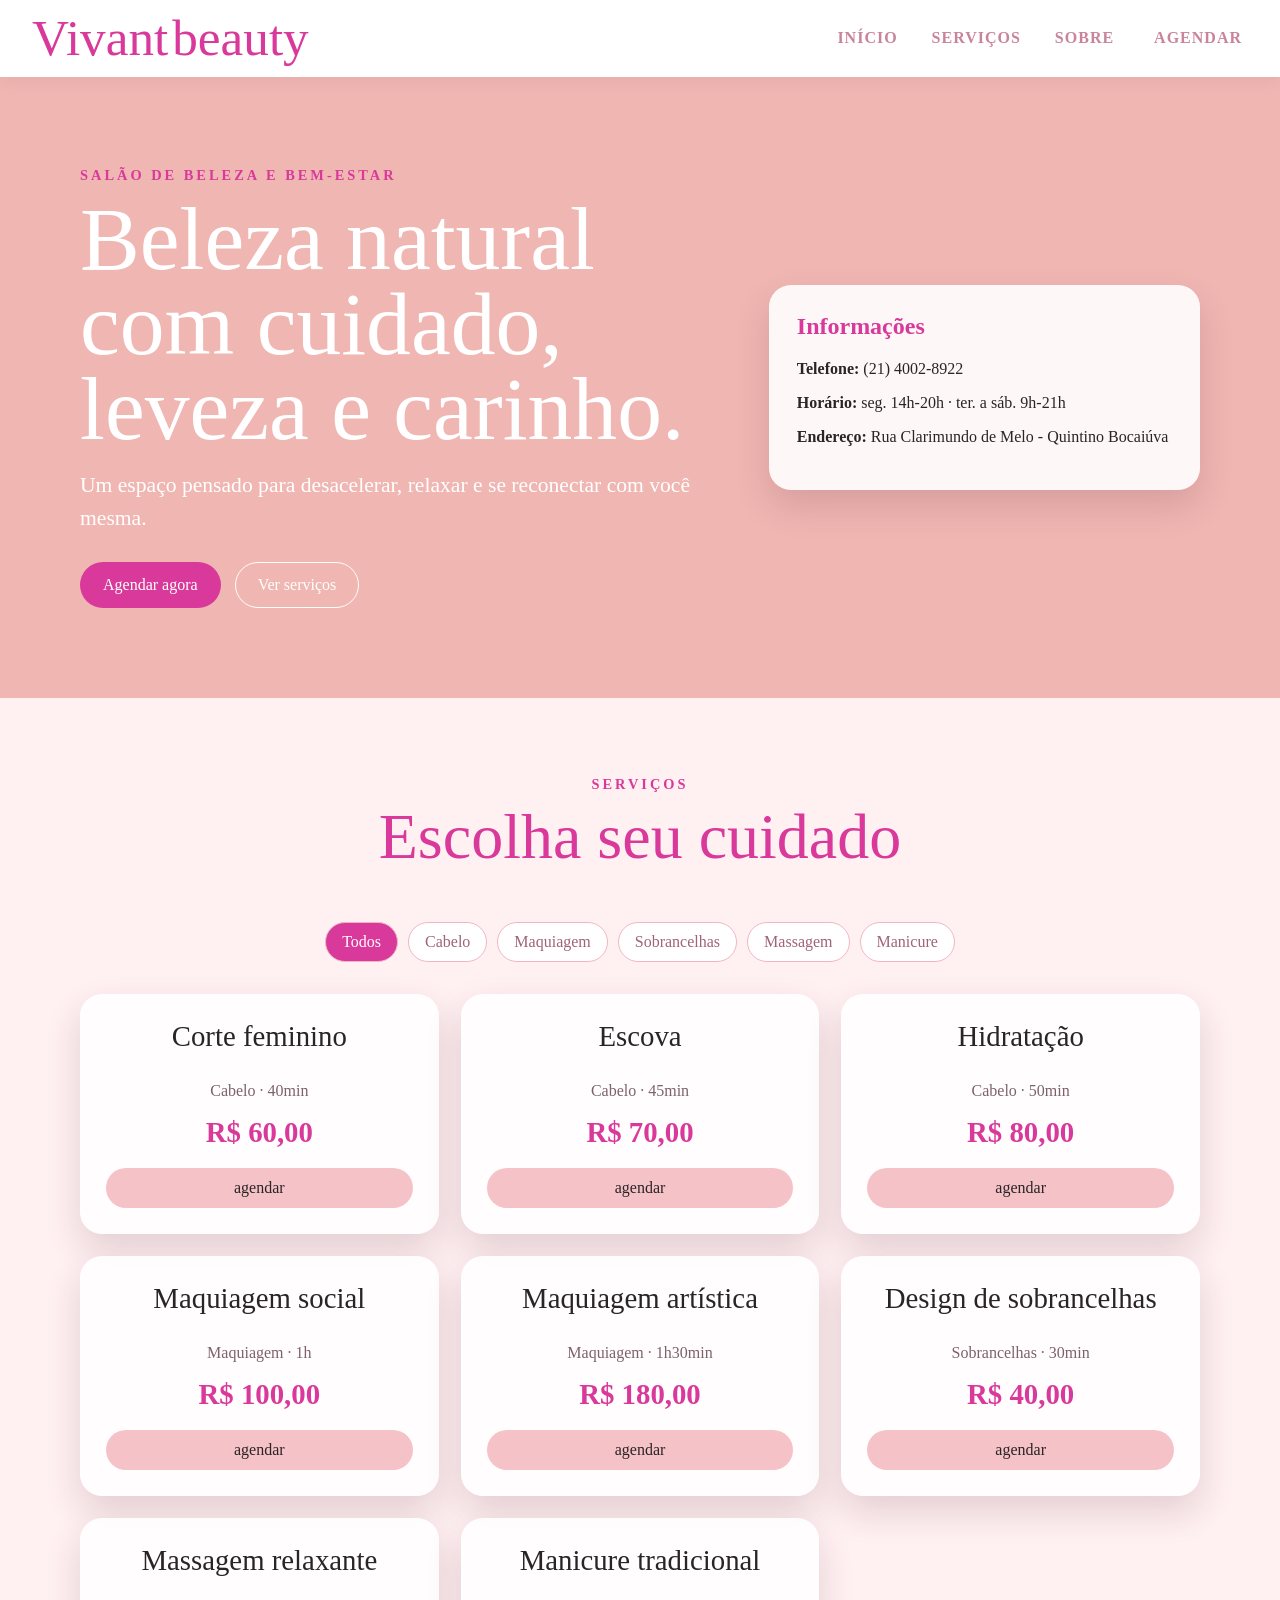
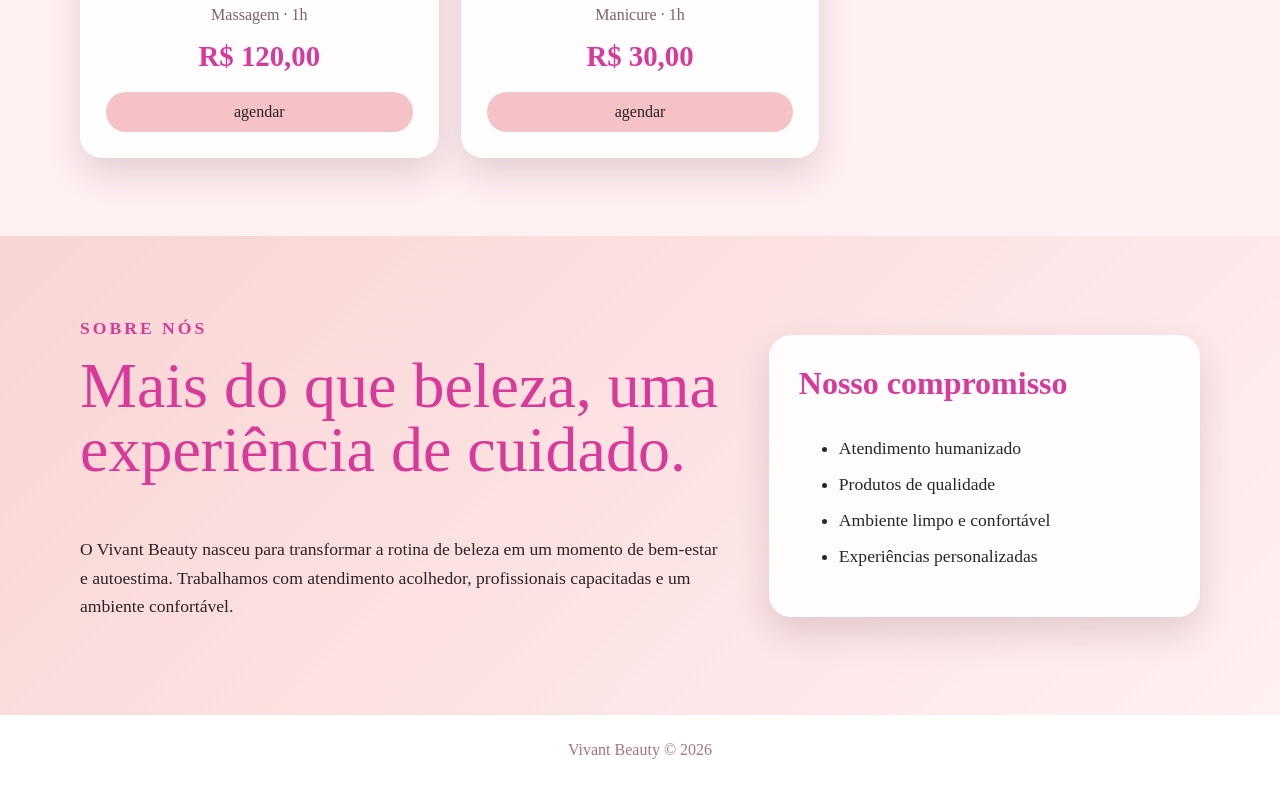
==== Av2/index.html @ fe87ad22 "Interface" ====
<!DOCTYPE html>
<html lang="pt-BR">
<head>
  <meta charset="UTF-8">
  <meta name="viewport" content="width=device-width, initial-scale=1.0">
  <title>Vivant Beauty</title>
  <link rel="stylesheet" href="style.css">
  <script src="script.js" defer></script>
</head>
<body>
  <header class="topo">
    <a class="logo" href="#inicio">Vivant<span>beauty</span></a>

    <button class="menu-btn" id="menuBtn" aria-label="Abrir menu">☰</button>

    <nav class="menu" id="menu">
      <a href="#inicio">Início</a>
      <a href="#servicos">Serviços</a>
      <a href="#sobre">Sobre</a>
      <button class="link-btn" id="abrirAgendamento">Agendar</button>
    </nav>
  </header>

  <main>
    <section class="hero" id="inicio">
      <div class="container hero-grid">
        <div>
          <p class="tag">Salão de beleza e bem-estar</p>
          <h1>Beleza natural com cuidado, leveza e carinho.</h1>
          <p class="texto">
            Um espaço pensado para desacelerar, relaxar e se reconectar com você mesma.
          </p>
          <div class="acoes">
            <button class="btn principal" data-open-modal>Agendar agora</button>
            <a class="btn secundario" href="#servicos">Ver serviços</a>
          </div>
        </div>

        <aside class="info">
          <h2>Informações</h2>
          <p><strong>Telefone:</strong> (21) 4002-8922</p>
          <p><strong>Horário:</strong> seg. 14h-20h · ter. a sáb. 9h-21h</p>
          <p><strong>Endereço:</strong> Rua Clarimundo de Melo - Quintino Bocaiúva</p>
        </aside>
      </div>
    </section>

    <section class="secao" id="servicos">
      <div class="container">
        <div class="titulo-secao">
          <p class="tag">Serviços</p>
          <h2>Escolha seu cuidado</h2>
        </div>

        <div class="filtros" id="filtros">
          <button class="ativo" data-categoria="todos">Todos</button>
          <button data-categoria="Cabelo">Cabelo</button>
          <button data-categoria="Maquiagem">Maquiagem</button>
          <button data-categoria="Sobrancelhas">Sobrancelhas</button>
          <button data-categoria="Massagem">Massagem</button>
          <button data-categoria="Manicure">Manicure</button>
        </div>

        <div class="cards" id="listaServicos"></div>
      </div>
    </section>

    <section class="secao sobre" id="sobre">
      <div class="container sobre-grid">
        <div>
          <p class="tag">Sobre nós</p>
          <h2>Mais do que beleza, uma experiência de cuidado.</h2>
          <p>
            O Vivant Beauty nasceu para transformar a rotina de beleza em um momento de bem-estar e autoestima.
            Trabalhamos com atendimento acolhedor, profissionais capacitadas e um ambiente confortável.
          </p>
        </div>

        <div class="quadro">
          <h3>Nosso compromisso</h3>
          <ul>
            <li>Atendimento humanizado</li>
            <li>Produtos de qualidade</li>
            <li>Ambiente limpo e confortável</li>
            <li>Experiências personalizadas</li>
          </ul>
        </div>
      </div>
    </section>
  </main>

  <footer>
    <p>Vivant Beauty © 2026</p>
  </footer>

  <div class="modal-fundo" id="modalFundo" hidden></div>

  <section class="modal" id="modalAgendamento" hidden>
    <button class="fechar" id="fecharModal" aria-label="Fechar">×</button>
    <h2>Agendar horário</h2>
    <p class="modal-texto">Nesta primeira versão, o formulário valida os campos. O salvamento no banco entra na segunda parte.</p>

    <form id="formAgendamento">
      <label>
        Serviço *
        <select id="servico" name="servico_id" required></select>
      </label>

      <label>
        Nome *
        <input type="text" name="nome" minlength="3" required>
      </label>

      <label>
        Telefone *
        <input type="tel" name="telefone" placeholder="(21) 99999-9999" required>
      </label>

      <label>
        Email *
        <input type="email" name="email" required>
      </label>

      <div class="linha-form">
        <label>
          Data *
          <input type="date" name="data" required>
        </label>

        <label>
          Horário *
          <select name="hora" required>
            <option value="">Selecione</option>
            <option>09:00</option>
            <option>10:00</option>
            <option>11:00</option>
            <option>14:00</option>
            <option>15:00</option>
            <option>16:00</option>
            <option>18:00</option>
            <option>19:00</option>
          </select>
        </label>
      </div>

      <button class="btn principal full" type="submit">Confirmar dados</button>
      <p class="mensagem" id="mensagem"></p>
    </form>
  </section>
</body>
</html>
---- Av2/style.css ----
:root {
  --rosa: #eeb1ad;
  --rosa-claro: #fff0f2;
  --rosa-medio: #f5c2c7;
  --rosa-forte: #d9399a;
  --texto: #2b2426;
  --branco: #ffffff;
  --sombra: 0 16px 35px rgba(84, 38, 51, 0.16);
}

* {
  box-sizing: border-box;
}

html {
  scroll-behavior: smooth;
}

body {
  margin: 0;
  color: var(--texto);
  font-family: Georgia, 'Times New Roman', serif;
  background: var(--rosa-claro);
}

button,
input,
select {
  font: inherit;
}

button {
  cursor: pointer;
}

.container {
  width: min(1120px, calc(100% - 32px));
  margin: auto;
}

.topo {
  position: sticky;
  top: 0;
  z-index: 10;
  display: flex;
  align-items: center;
  justify-content: space-between;
  gap: 24px;
  padding: 18px 32px;
  background: rgba(255, 255, 255, 0.94);
  box-shadow: 0 4px 18px rgba(0, 0, 0, 0.05);
}

.logo {
  color: var(--rosa-forte);
  font-family: 'Brush Script MT', cursive;
  font-size: clamp(2rem, 4vw, 3.4rem);
  line-height: 0.8;
  text-decoration: none;
}

.logo span {
  margin-left: 4px;
}

.menu {
  display: flex;
  align-items: center;
  gap: 34px;
}

.menu a,
.link-btn {
  border: 0;
  background: transparent;
  color: #c9849b;
  text-decoration: none;
  text-transform: uppercase;
  font-weight: bold;
  letter-spacing: 1px;
  transition: color 0.2s, transform 0.2s;
}

.menu a:hover,
.link-btn:hover {
  color: var(--rosa-forte);
  transform: translateY(-2px);
}

.menu-btn {
  display: none;
  border: 0;
  background: transparent;
  color: var(--rosa-forte);
  font-size: 2rem;
}

.hero {
  padding: 90px 0;
  background:
    linear-gradient(rgba(238, 177, 173, 0.92), rgba(238, 177, 173, 0.92)),
    radial-gradient(circle at 20% 20%, #fff 0 2px, transparent 2px 6px);
}

.hero-grid,
.sobre-grid {
  display: grid;
  grid-template-columns: 1.2fr 0.8fr;
  gap: 42px;
  align-items: center;
}

.tag {
  margin: 0 0 12px;
  color: var(--rosa-forte);
  font-size: 0.9rem;
  font-weight: bold;
  letter-spacing: 3px;
  text-transform: uppercase;
}

h1,
h2,
h3,
p {
  margin-top: 0;
}

h1 {
  max-width: 760px;
  margin-bottom: 18px;
  color: var(--branco);
  font-size: clamp(2.7rem, 7vw, 5.8rem);
  line-height: 0.95;
  font-weight: 500;
}

.texto {
  max-width: 620px;
  color: var(--branco);
  font-size: 1.35rem;
  line-height: 1.5;
}

.acoes {
  display: flex;
  gap: 14px;
  flex-wrap: wrap;
  margin-top: 28px;
}

.btn {
  display: inline-flex;
  align-items: center;
  justify-content: center;
  min-height: 46px;
  padding: 0 22px;
  border: 1px solid transparent;
  border-radius: 999px;
  text-decoration: none;
  transition: transform 0.2s, box-shadow 0.2s, background 0.2s;
}

.btn:hover {
  transform: translateY(-2px);
  box-shadow: var(--sombra);
}

.principal {
  background: var(--rosa-forte);
  color: var(--branco);
}

.secundario {
  border-color: var(--branco);
  color: var(--branco);
}

.full {
  width: 100%;
}

.info,
.quadro,
.card {
  border-radius: 22px;
  background: rgba(255, 255, 255, 0.9);
  box-shadow: var(--sombra);
}

.info {
  padding: 28px;
}

.info h2 {
  color: var(--rosa-forte);
}

.secao {
  padding: 78px 0;
}

.titulo-secao {
  margin-bottom: 28px;
  text-align: center;
}

.titulo-secao h2,
.sobre h2 {
  color: var(--rosa-forte);
  font-size: clamp(2.2rem, 5vw, 4rem);
  font-weight: 500;
  line-height: 1;
}

.filtros {
  display: flex;
  justify-content: center;
  gap: 10px;
  flex-wrap: wrap;
  margin-bottom: 32px;
}

.filtros button {
  padding: 10px 16px;
  border: 1px solid #efb7c4;
  border-radius: 999px;
  background: var(--branco);
  color: #9f6477;
}

.filtros button.ativo {
  background: var(--rosa-forte);
  color: var(--branco);
}

.cards {
  display: grid;
  grid-template-columns: repeat(3, 1fr);
  gap: 22px;
}

.card {
  display: flex;
  min-height: 240px;
  padding: 26px;
  flex-direction: column;
  justify-content: space-between;
  text-align: center;
  transition: transform 0.2s, box-shadow 0.2s;
}

.card:hover {
  transform: translateY(-6px);
  box-shadow: 0 22px 40px rgba(84, 38, 51, 0.2);
}

.card h3 {
  color: var(--texto);
  font-size: 1.8rem;
  font-weight: 500;
}

.card p {
  color: #7e6269;
}

.preco {
  display: block;
  margin: 8px 0 18px;
  color: var(--rosa-forte);
  font-size: 1.8rem;
}

.card button {
  border: 0;
  border-radius: 999px;
  padding: 11px 18px;
  background: var(--rosa-medio);
  color: var(--texto);
}

.sobre {
  background: linear-gradient(135deg, #f8d5d3, #fff0f2);
}

.sobre p,
.quadro li {
  font-size: 1.1rem;
  line-height: 1.6;
}

.quadro {
  padding: 30px;
}

.quadro h3 {
  color: var(--rosa-forte);
  font-size: 2rem;
}

.quadro li {
  margin-bottom: 8px;
}

footer {
  padding: 26px;
  background: var(--branco);
  color: #a87383;
  text-align: center;
}

.modal-fundo {
  position: fixed;
  inset: 0;
  z-index: 20;
  background: rgba(0, 0, 0, 0.45);
}

.modal {
  position: fixed;
  top: 50%;
  left: 50%;
  z-index: 30;
  width: min(560px, calc(100% - 28px));
  max-height: 90vh;
  overflow: auto;
  padding: 30px;
  border-radius: 24px;
  background: var(--branco);
  box-shadow: var(--sombra);
  transform: translate(-50%, -50%);
}

.modal h2 {
  color: var(--rosa-forte);
  font-size: 2.4rem;
}

.modal-texto {
  color: #7e6269;
}

.fechar {
  position: absolute;
  top: 12px;
  right: 18px;
  border: 0;
  background: transparent;
  color: var(--rosa-forte);
  font-size: 2rem;
}

form {
  display: grid;
  gap: 14px;
}

label {
  display: grid;
  gap: 6px;
  font-weight: bold;
}

input,
select {
  width: 100%;
  border: 1px solid #e8cbd0;
  border-radius: 12px;
  padding: 12px;
  background: #fffafa;
}

input:focus,
select:focus {
  outline: 3px solid rgba(217, 57, 154, 0.15);
  border-color: var(--rosa-forte);
}

.linha-form {
  display: grid;
  grid-template-columns: 1fr 1fr;
  gap: 12px;
}

.mensagem {
  min-height: 22px;
  margin: 0;
  text-align: center;
  font-weight: bold;
}

.sucesso {
  color: #248a4b;
}

.erro {
  color: #b3261e;
}

@media (max-width: 820px) {
  .topo {
    padding: 16px;
  }

  .menu-btn {
    display: block;
  }

  .menu {
    position: absolute;
    top: 100%;
    left: 0;
    right: 0;
    display: none;
    padding: 18px;
    flex-direction: column;
    background: var(--branco);
  }

  .menu.aberto {
    display: flex;
  }

  .hero-grid,
  .sobre-grid,
  .cards,
  .linha-form {
    grid-template-columns: 1fr;
  }

  .hero {
    padding: 64px 0;
  }
}
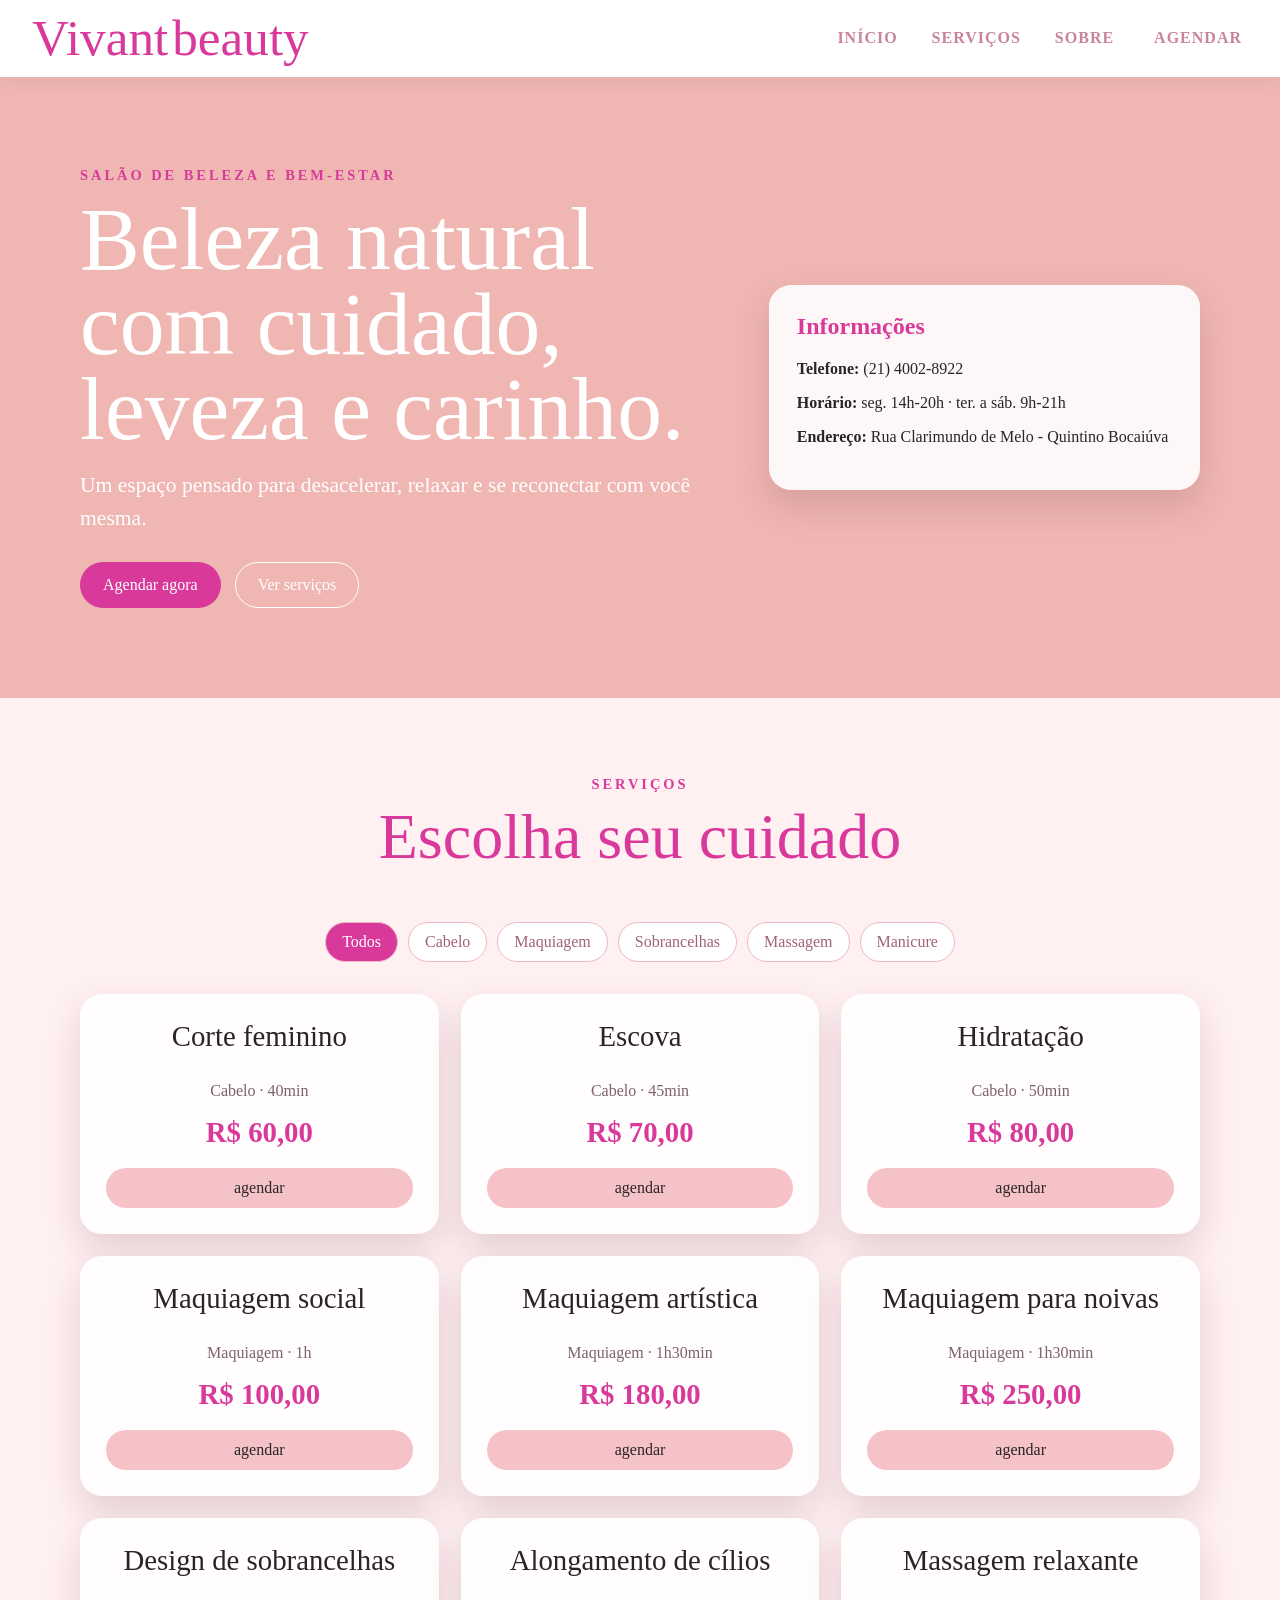
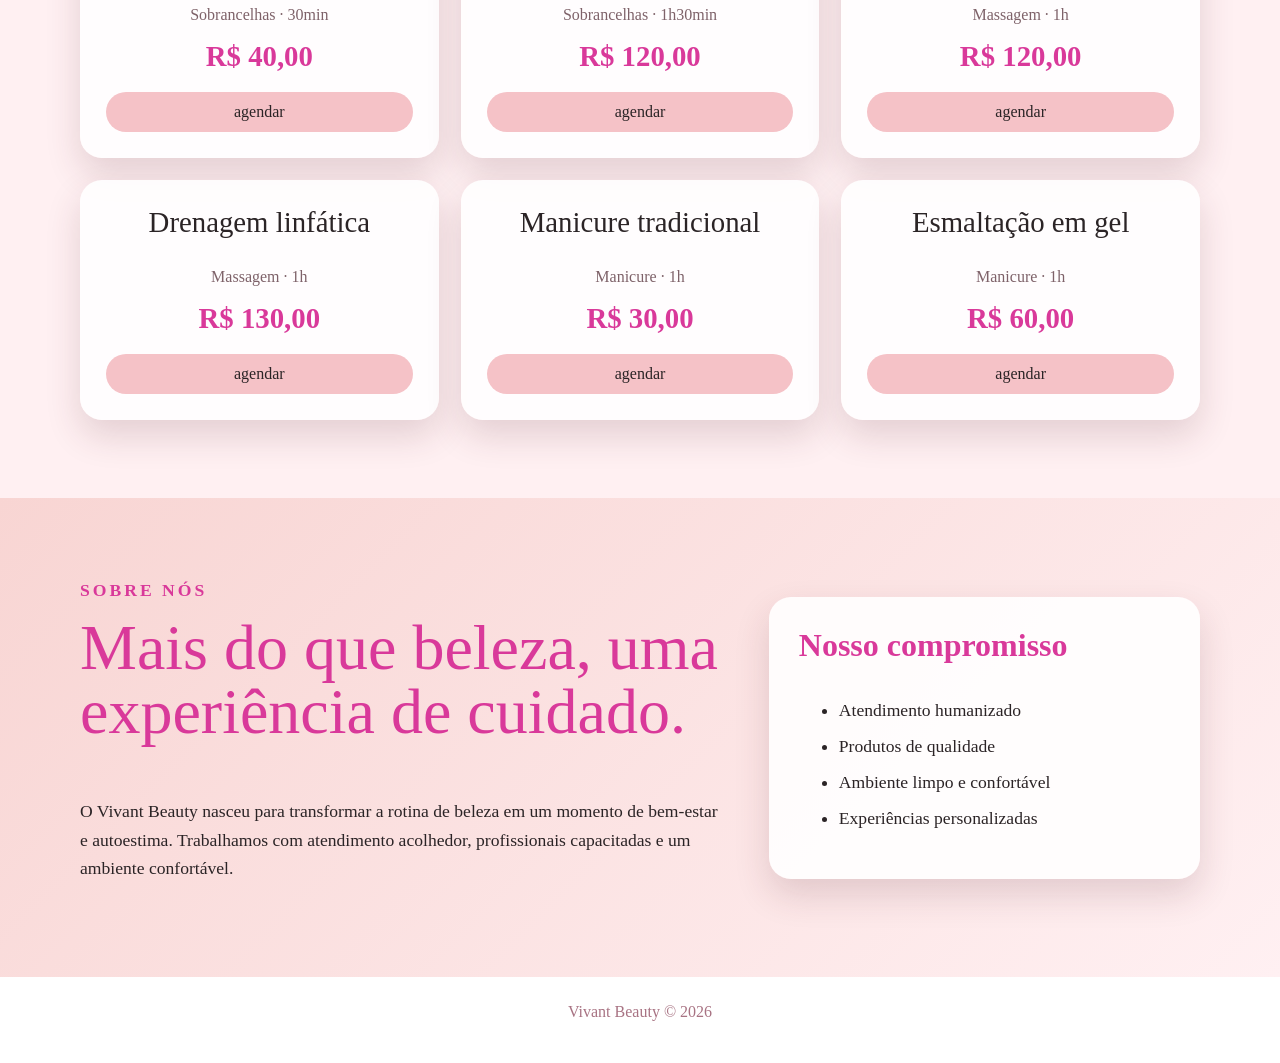
==== commit b24326ac: "features" ====
--- a/Av2/index.html
+++ b/Av2/index.html
@@ -98,7 +98,7 @@
   <section class="modal" id="modalAgendamento" hidden>
     <button class="fechar" id="fecharModal" aria-label="Fechar">×</button>
     <h2>Agendar horário</h2>
-    <p class="modal-texto">Nesta primeira versão, o formulário valida os campos. O salvamento no banco entra na segunda parte.</p>
+    <p class="modal-texto">Preencha os dados abaixo. Campos com * são obrigatórios.</p>
 
     <form id="formAgendamento">
       <label>
@@ -143,7 +143,7 @@
         </label>
       </div>
 
-      <button class="btn principal full" type="submit">Confirmar dados</button>
+      <button class="btn principal full" type="submit">Confirmar agendamento</button>
       <p class="mensagem" id="mensagem"></p>
     </form>
   </section>
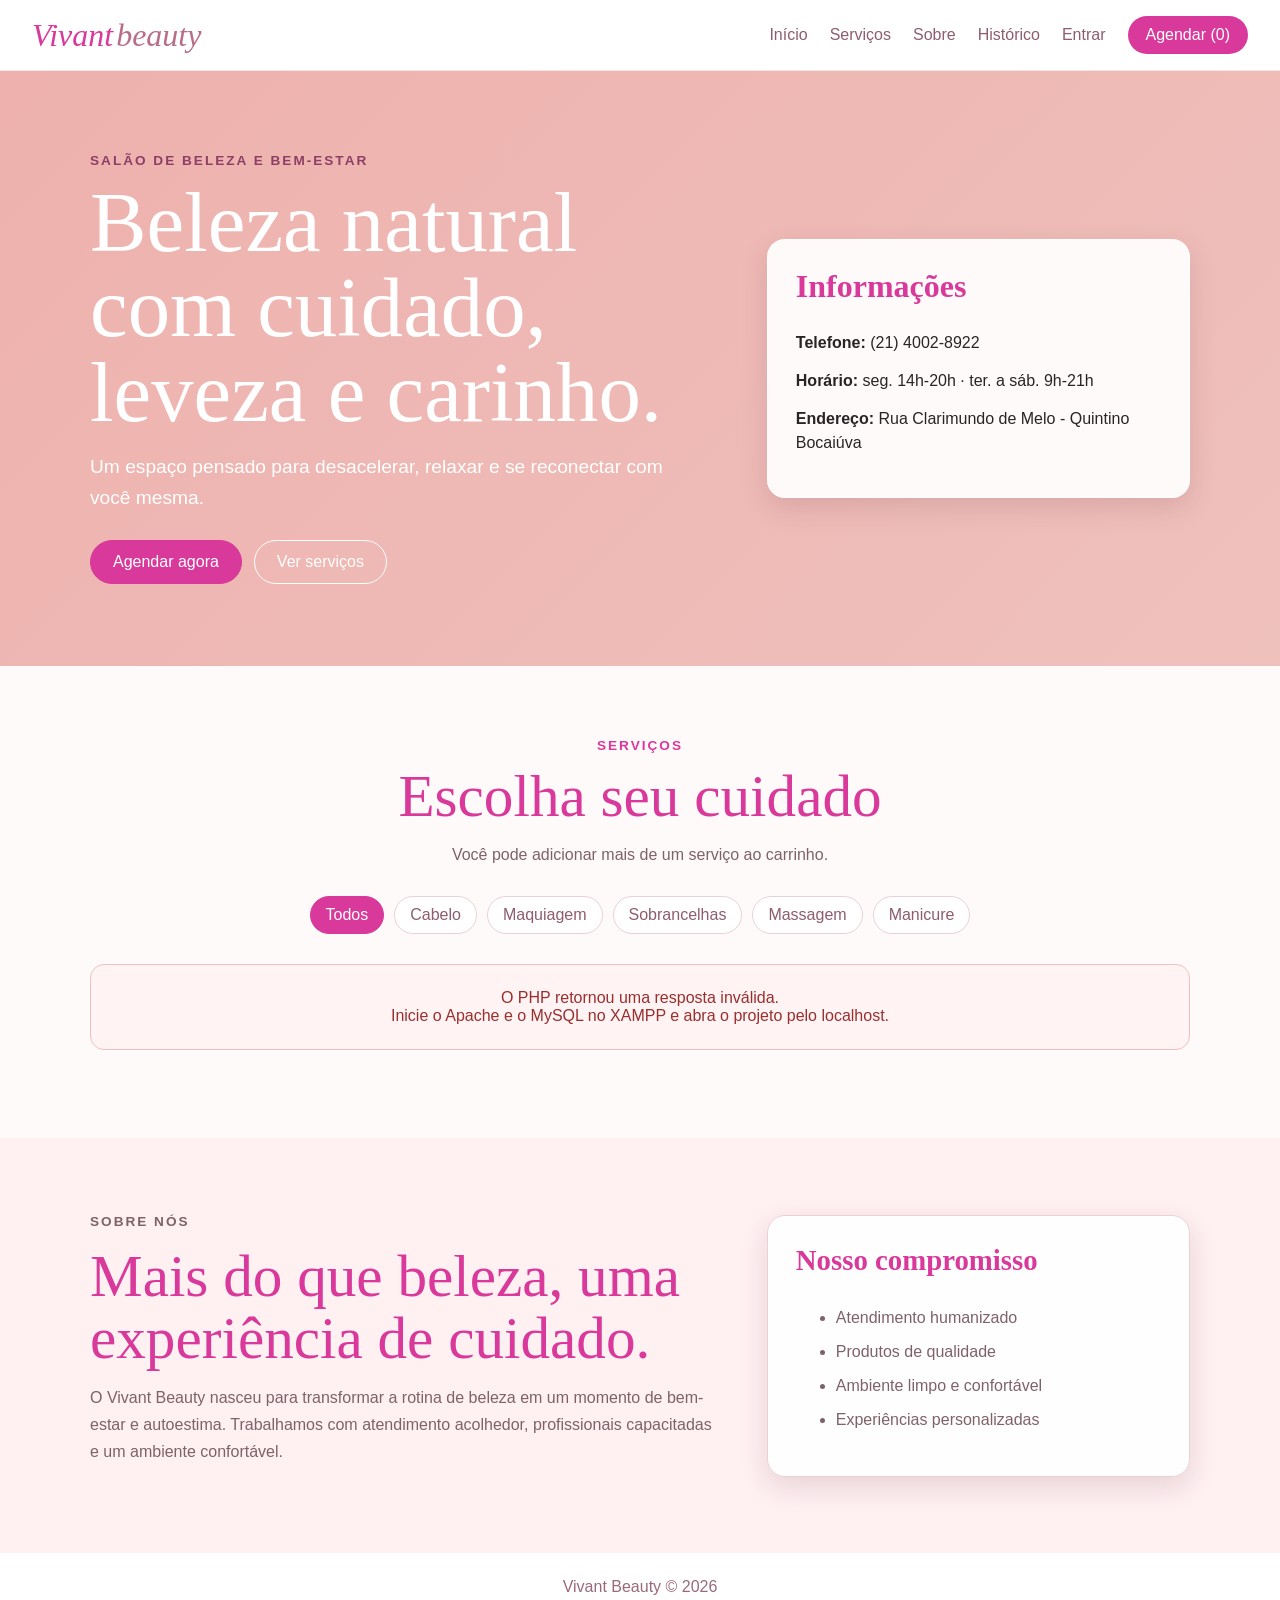
==== commit bcf5830b: "melhorias" ====
--- a/Av2/index.html
+++ b/Av2/index.html
@@ -11,13 +11,17 @@
   <header class="topo">
     <a class="logo" href="#inicio">Vivant<span>beauty</span></a>
 
-    <button class="menu-btn" id="menuBtn" aria-label="Abrir menu">☰</button>
+    <button class="menu-btn" id="menuBtn" type="button" aria-label="Abrir menu">☰</button>
 
     <nav class="menu" id="menu">
       <a href="#inicio">Início</a>
       <a href="#servicos">Serviços</a>
       <a href="#sobre">Sobre</a>
-      <button class="link-btn" id="abrirAgendamento">Agendar</button>
+      <button class="link-btn" id="abrirHistorico" type="button">Histórico</button>
+      <button class="link-btn" id="abrirLogin" type="button">Entrar</button>
+      <button class="btn-menu" id="abrirAgendamento" type="button">
+        Agendar (<span id="contadorCarrinho">0</span>)
+      </button>
     </nav>
   </header>
 
@@ -31,7 +35,7 @@
             Um espaço pensado para desacelerar, relaxar e se reconectar com você mesma.
           </p>
           <div class="acoes">
-            <button class="btn principal" data-open-modal>Agendar agora</button>
+            <button class="btn principal" type="button" data-open-modal>Agendar agora</button>
             <a class="btn secundario" href="#servicos">Ver serviços</a>
           </div>
         </div>
@@ -50,15 +54,16 @@
         <div class="titulo-secao">
           <p class="tag">Serviços</p>
           <h2>Escolha seu cuidado</h2>
+          <p>Você pode adicionar mais de um serviço ao carrinho.</p>
         </div>
 
         <div class="filtros" id="filtros">
-          <button class="ativo" data-categoria="todos">Todos</button>
-          <button data-categoria="Cabelo">Cabelo</button>
-          <button data-categoria="Maquiagem">Maquiagem</button>
-          <button data-categoria="Sobrancelhas">Sobrancelhas</button>
-          <button data-categoria="Massagem">Massagem</button>
-          <button data-categoria="Manicure">Manicure</button>
+          <button class="ativo" type="button" data-categoria="todos">Todos</button>
+          <button type="button" data-categoria="Cabelo">Cabelo</button>
+          <button type="button" data-categoria="Maquiagem">Maquiagem</button>
+          <button type="button" data-categoria="Sobrancelhas">Sobrancelhas</button>
+          <button type="button" data-categoria="Massagem">Massagem</button>
+          <button type="button" data-categoria="Manicure">Manicure</button>
         </div>
 
         <div class="cards" id="listaServicos"></div>
@@ -95,30 +100,29 @@
 
   <div class="modal-fundo" id="modalFundo" hidden></div>
 
-  <section class="modal" id="modalAgendamento" hidden>
-    <button class="fechar" id="fecharModal" aria-label="Fechar">×</button>
+  <section class="modal modal-grande" id="modalAgendamento" hidden>
+    <button class="fechar" type="button" data-fechar-modal aria-label="Fechar">×</button>
     <h2>Agendar horário</h2>
-    <p class="modal-texto">Preencha os dados abaixo. Campos com * são obrigatórios.</p>
+    <p class="modal-texto" id="statusAgendamento">Revise o carrinho e complete o agendamento.</p>
+
+    <div class="carrinho-box">
+      <div class="carrinho-titulo">
+        <h3>Serviços escolhidos</h3>
+        <a href="#servicos" id="continuarEscolhendo">Adicionar mais</a>
+      </div>
+      <div id="itensCarrinho"></div>
+      <div class="total-carrinho">
+        <span>Total</span>
+        <strong id="totalCarrinho">R$ 0,00</strong>
+      </div>
+    </div>
 
     <form id="formAgendamento">
       <label>
-        Serviço *
-        <select id="servico" name="servico_id" required></select>
-      </label>
-
-      <label>
-        Nome *
-        <input type="text" name="nome" minlength="3" required>
-      </label>
-
-      <label>
-        Telefone *
-        <input type="tel" name="telefone" placeholder="(21) 99999-9999" required>
-      </label>
-
-      <label>
-        Email *
-        <input type="email" name="email" required>
+        Profissional
+        <select id="profissional" name="profissional_id">
+          <option value="">Sem preferência</option>
+        </select>
       </label>
 
       <div class="linha-form">
@@ -131,21 +135,75 @@
           Horário *
           <select name="hora" required>
             <option value="">Selecione</option>
-            <option>09:00</option>
-            <option>10:00</option>
-            <option>11:00</option>
-            <option>14:00</option>
-            <option>15:00</option>
-            <option>16:00</option>
-            <option>18:00</option>
-            <option>19:00</option>
+            <option value="09:00">09:00</option>
+            <option value="10:00">10:00</option>
+            <option value="11:00">11:00</option>
+            <option value="14:00">14:00</option>
+            <option value="15:00">15:00</option>
+            <option value="16:00">16:00</option>
+            <option value="18:00">18:00</option>
+            <option value="19:00">19:00</option>
           </select>
         </label>
       </div>
 
-      <button class="btn principal full" type="submit">Confirmar agendamento</button>
+      <fieldset class="pagamento">
+        <legend>Forma de pagamento *</legend>
+        <label><input type="radio" name="forma_pagamento" value="credito" required> Cartão de crédito</label>
+        <label><input type="radio" name="forma_pagamento" value="debito"> Cartão de débito</label>
+        <label><input type="radio" name="forma_pagamento" value="pix"> Pix</label>
+        <label><input type="radio" name="forma_pagamento" value="dinheiro"> Dinheiro</label>
+      </fieldset>
+
+      <button class="btn principal full" id="confirmarAgendamento" type="submit">Confirmar agendamento</button>
+      <p class="aviso-login" id="avisoLoginAgendamento">É necessário entrar para confirmar.</p>
       <p class="mensagem" id="mensagem"></p>
     </form>
   </section>
+
+  <section class="modal" id="modalLogin" hidden>
+    <button class="fechar" type="button" data-fechar-modal aria-label="Fechar">×</button>
+    <h2>Área do cliente</h2>
+
+    <div id="areaDeslogada">
+      <div class="abas">
+        <button class="aba ativa" type="button" data-aba="login">Entrar</button>
+        <button class="aba" type="button" data-aba="cadastro">Criar conta</button>
+      </div>
+
+      <div id="painelLogin">
+        <form id="formLogin">
+          <label>E-mail *<input type="email" name="email" required></label>
+          <label>Senha *<input type="password" name="senha" required></label>
+          <button class="btn principal full" type="submit">Entrar</button>
+          <p class="mensagem" id="mensagemLogin"></p>
+        </form>
+      </div>
+
+      <div id="painelCadastro" hidden>
+        <form id="formCadastro">
+          <label>Nome completo *<input type="text" name="nome" minlength="3" required></label>
+          <label>Telefone *<input type="tel" name="telefone" placeholder="(21) 99999-9999" required></label>
+          <label>E-mail *<input type="email" name="email" required></label>
+          <label>Senha *<input type="password" name="senha" minlength="6" required></label>
+          <button class="btn principal full" type="submit">Criar conta</button>
+          <p class="mensagem" id="mensagemCadastro"></p>
+        </form>
+      </div>
+    </div>
+
+    <div class="area-logada" id="areaLogada" hidden>
+      <h3 id="nomeUsuario"></h3>
+      <p id="emailUsuario"></p>
+      <button class="btn contorno full" id="sairConta" type="button">Sair da conta</button>
+    </div>
+  </section>
+
+  <section class="modal modal-grande" id="modalHistorico" hidden>
+    <button class="fechar" type="button" data-fechar-modal aria-label="Fechar">×</button>
+    <h2>Histórico de agendamentos</h2>
+    <div id="listaHistorico"></div>
+    <p class="mensagem" id="mensagemHistorico"></p>
+  </section>
 </body>
 </html>
--- a/Av2/style.css
+++ b/Av2/style.css
@@ -4,8 +4,10 @@
   --rosa-medio: #f5c2c7;
   --rosa-forte: #d9399a;
   --texto: #2b2426;
+  --texto-claro: #7e6269;
   --branco: #ffffff;
-  --sombra: 0 16px 35px rgba(84, 38, 51, 0.16);
+  --borda: #ead1d6;
+  --sombra: 0 10px 28px rgba(84, 38, 51, 0.14);
 }
 
 * {
@@ -19,8 +21,16 @@
 body {
   margin: 0;
   color: var(--texto);
-  font-family: Georgia, 'Times New Roman', serif;
-  background: var(--rosa-claro);
+  font-family: Arial, Helvetica, sans-serif;
+  background: #fffafa;
+}
+
+body.modal-aberto {
+  overflow: hidden;
+}
+
+[hidden] {
+  display: none !important;
 }
 
 button,
@@ -34,10 +44,11 @@
 }
 
 .container {
-  width: min(1120px, calc(100% - 32px));
+  width: min(1100px, calc(100% - 32px));
   margin: auto;
 }
 
+/* Cabeçalho */
 .topo {
   position: sticky;
   top: 0;
@@ -46,45 +57,50 @@
   align-items: center;
   justify-content: space-between;
   gap: 24px;
-  padding: 18px 32px;
-  background: rgba(255, 255, 255, 0.94);
-  box-shadow: 0 4px 18px rgba(0, 0, 0, 0.05);
+  padding: 16px 32px;
+  background: rgba(255, 255, 255, 0.96);
+  border-bottom: 1px solid #f3e4e7;
 }
 
 .logo {
   color: var(--rosa-forte);
-  font-family: 'Brush Script MT', cursive;
-  font-size: clamp(2rem, 4vw, 3.4rem);
-  line-height: 0.8;
+  font-family: Georgia, 'Times New Roman', serif;
+  font-size: 2rem;
+  font-style: italic;
   text-decoration: none;
 }
 
 .logo span {
-  margin-left: 4px;
+  margin-left: 3px;
+  color: #b86e87;
 }
 
 .menu {
   display: flex;
   align-items: center;
-  gap: 34px;
+  gap: 22px;
 }
 
 .menu a,
 .link-btn {
+  padding: 6px 0;
   border: 0;
   background: transparent;
-  color: #c9849b;
+  color: #8f5d6d;
   text-decoration: none;
-  text-transform: uppercase;
-  font-weight: bold;
-  letter-spacing: 1px;
-  transition: color 0.2s, transform 0.2s;
 }
 
 .menu a:hover,
 .link-btn:hover {
   color: var(--rosa-forte);
-  transform: translateY(-2px);
+}
+
+.btn-menu {
+  padding: 10px 18px;
+  border: 0;
+  border-radius: 999px;
+  background: var(--rosa-forte);
+  color: var(--branco);
 }
 
 .menu-btn {
@@ -92,14 +108,13 @@
   border: 0;
   background: transparent;
   color: var(--rosa-forte);
-  font-size: 2rem;
-}
-
+  font-size: 1.8rem;
+}
+
+/* Área inicial */
 .hero {
-  padding: 90px 0;
-  background:
-    linear-gradient(rgba(238, 177, 173, 0.92), rgba(238, 177, 173, 0.92)),
-    radial-gradient(circle at 20% 20%, #fff 0 2px, transparent 2px 6px);
+  padding: 82px 0;
+  background: linear-gradient(135deg, var(--rosa), #efc1bd);
 }
 
 .hero-grid,
@@ -113,10 +128,14 @@
 .tag {
   margin: 0 0 12px;
   color: var(--rosa-forte);
-  font-size: 0.9rem;
+  font-size: 0.85rem;
   font-weight: bold;
-  letter-spacing: 3px;
+  letter-spacing: 2px;
   text-transform: uppercase;
+}
+
+.hero .tag {
+  color: #8d3f65;
 }
 
 h1,
@@ -127,46 +146,46 @@
 }
 
 h1 {
-  max-width: 760px;
+  max-width: 700px;
   margin-bottom: 18px;
   color: var(--branco);
-  font-size: clamp(2.7rem, 7vw, 5.8rem);
-  line-height: 0.95;
+  font-family: Georgia, 'Times New Roman', serif;
+  font-size: clamp(2.8rem, 7vw, 5.3rem);
   font-weight: 500;
+  line-height: 1;
 }
 
 .texto {
-  max-width: 620px;
+  max-width: 600px;
   color: var(--branco);
-  font-size: 1.35rem;
-  line-height: 1.5;
+  font-size: 1.2rem;
+  line-height: 1.6;
 }
 
 .acoes {
   display: flex;
-  gap: 14px;
+  gap: 12px;
   flex-wrap: wrap;
-  margin-top: 28px;
+  margin-top: 26px;
 }
 
 .btn {
   display: inline-flex;
   align-items: center;
   justify-content: center;
-  min-height: 46px;
+  min-height: 44px;
   padding: 0 22px;
   border: 1px solid transparent;
   border-radius: 999px;
   text-decoration: none;
-  transition: transform 0.2s, box-shadow 0.2s, background 0.2s;
 }
 
 .btn:hover {
-  transform: translateY(-2px);
-  box-shadow: var(--sombra);
+  transform: translateY(-1px);
 }
 
 .principal {
+  border-color: var(--rosa-forte);
   background: var(--rosa-forte);
   color: var(--branco);
 }
@@ -176,15 +195,24 @@
   color: var(--branco);
 }
 
+.contorno {
+  border-color: var(--rosa-forte);
+  background: var(--branco);
+  color: var(--rosa-forte);
+}
+
 .full {
   width: 100%;
 }
 
 .info,
 .quadro,
-.card {
-  border-radius: 22px;
-  background: rgba(255, 255, 255, 0.9);
+.card,
+.carrinho-box,
+.historico-item {
+  border: 1px solid rgba(255, 255, 255, 0.55);
+  border-radius: 18px;
+  background: rgba(255, 255, 255, 0.92);
   box-shadow: var(--sombra);
 }
 
@@ -194,23 +222,40 @@
 
 .info h2 {
   color: var(--rosa-forte);
-}
-
+  font-family: Georgia, 'Times New Roman', serif;
+  font-size: 2rem;
+}
+
+.info p {
+  margin-bottom: 14px;
+  line-height: 1.5;
+}
+
+/* Serviços */
 .secao {
-  padding: 78px 0;
+  padding: 72px 0;
 }
 
 .titulo-secao {
-  margin-bottom: 28px;
+  max-width: 650px;
+  margin: 0 auto 28px;
   text-align: center;
 }
 
 .titulo-secao h2,
 .sobre h2 {
-  color: var(--rosa-forte);
-  font-size: clamp(2.2rem, 5vw, 4rem);
+  margin-bottom: 14px;
+  color: var(--rosa-forte);
+  font-family: Georgia, 'Times New Roman', serif;
+  font-size: clamp(2.2rem, 5vw, 3.7rem);
   font-weight: 500;
-  line-height: 1;
+  line-height: 1.05;
+}
+
+.titulo-secao > p:last-child,
+.sobre p {
+  color: var(--texto-claro);
+  line-height: 1.7;
 }
 
 .filtros {
@@ -218,18 +263,19 @@
   justify-content: center;
   gap: 10px;
   flex-wrap: wrap;
-  margin-bottom: 32px;
+  margin-bottom: 30px;
 }
 
 .filtros button {
-  padding: 10px 16px;
-  border: 1px solid #efb7c4;
+  padding: 9px 15px;
+  border: 1px solid var(--borda);
   border-radius: 999px;
   background: var(--branco);
-  color: #9f6477;
+  color: #8f5d6d;
 }
 
 .filtros button.ativo {
+  border-color: var(--rosa-forte);
   background: var(--rosa-forte);
   color: var(--branco);
 }
@@ -237,84 +283,116 @@
 .cards {
   display: grid;
   grid-template-columns: repeat(3, 1fr);
-  gap: 22px;
+  gap: 20px;
 }
 
 .card {
   display: flex;
-  min-height: 240px;
-  padding: 26px;
+  min-height: 225px;
+  padding: 24px;
   flex-direction: column;
   justify-content: space-between;
-  text-align: center;
-  transition: transform 0.2s, box-shadow 0.2s;
+  border-color: #f0dde1;
+  background: var(--branco);
 }
 
 .card:hover {
-  transform: translateY(-6px);
-  box-shadow: 0 22px 40px rgba(84, 38, 51, 0.2);
+  transform: translateY(-3px);
 }
 
 .card h3 {
-  color: var(--texto);
-  font-size: 1.8rem;
+  margin: 10px 0;
+  font-family: Georgia, 'Times New Roman', serif;
+  font-size: 1.55rem;
   font-weight: 500;
 }
 
 .card p {
-  color: #7e6269;
+  color: var(--texto-claro);
+}
+
+.categoria-servico {
+  color: #a56b7e;
+  font-size: 0.8rem;
+  font-weight: bold;
+  text-transform: uppercase;
+}
+
+.card-rodape {
+  display: flex;
+  align-items: center;
+  justify-content: space-between;
+  gap: 12px;
+  margin-top: 20px;
 }
 
 .preco {
-  display: block;
-  margin: 8px 0 18px;
-  color: var(--rosa-forte);
-  font-size: 1.8rem;
+  color: var(--rosa-forte);
+  font-size: 1.35rem;
 }
 
 .card button {
+  padding: 10px 14px;
   border: 0;
   border-radius: 999px;
-  padding: 11px 18px;
   background: var(--rosa-medio);
   color: var(--texto);
 }
 
+.card button.adicionado {
+  background: var(--rosa-forte);
+  color: var(--branco);
+}
+
+.erro-carregamento {
+  grid-column: 1 / -1;
+  padding: 24px;
+  border: 1px solid #efc1c1;
+  border-radius: 14px;
+  background: #fff3f3;
+  color: #9a2f2f;
+  text-align: center;
+}
+
+/* Sobre e rodapé */
 .sobre {
-  background: linear-gradient(135deg, #f8d5d3, #fff0f2);
-}
-
-.sobre p,
+  background: var(--rosa-claro);
+}
+
+.quadro {
+  padding: 28px;
+  border-color: var(--borda);
+}
+
+.quadro h3 {
+  color: var(--rosa-forte);
+  font-family: Georgia, 'Times New Roman', serif;
+  font-size: 1.8rem;
+}
+
 .quadro li {
-  font-size: 1.1rem;
-  line-height: 1.6;
-}
-
-.quadro {
-  padding: 30px;
-}
-
-.quadro h3 {
-  color: var(--rosa-forte);
-  font-size: 2rem;
-}
-
-.quadro li {
-  margin-bottom: 8px;
+  margin-bottom: 10px;
+  color: var(--texto-claro);
+  line-height: 1.5;
 }
 
 footer {
-  padding: 26px;
+  padding: 25px;
   background: var(--branco);
-  color: #a87383;
+  color: #9b6979;
   text-align: center;
 }
 
+footer p {
+  margin: 0;
+}
+
+/* Modais */
 .modal-fundo {
   position: fixed;
   inset: 0;
   z-index: 20;
-  background: rgba(0, 0, 0, 0.45);
+  background: rgba(43, 36, 38, 0.55);
 }
 
 .modal {
@@ -322,23 +400,29 @@
   top: 50%;
   left: 50%;
   z-index: 30;
-  width: min(560px, calc(100% - 28px));
+  width: min(520px, calc(100% - 28px));
   max-height: 90vh;
   overflow: auto;
   padding: 30px;
-  border-radius: 24px;
+  border-radius: 20px;
   background: var(--branco);
   box-shadow: var(--sombra);
   transform: translate(-50%, -50%);
 }
 
+.modal-grande {
+  width: min(720px, calc(100% - 28px));
+}
+
 .modal h2 {
-  color: var(--rosa-forte);
-  font-size: 2.4rem;
+  margin-bottom: 10px;
+  color: var(--rosa-forte);
+  font-family: Georgia, 'Times New Roman', serif;
+  font-size: 2.2rem;
 }
 
 .modal-texto {
-  color: #7e6269;
+  color: var(--texto-claro);
 }
 
 .fechar {
@@ -365,16 +449,16 @@
 input,
 select {
   width: 100%;
-  border: 1px solid #e8cbd0;
-  border-radius: 12px;
-  padding: 12px;
-  background: #fffafa;
+  padding: 11px 12px;
+  border: 1px solid var(--borda);
+  border-radius: 10px;
+  background: #fffdfd;
 }
 
 input:focus,
 select:focus {
-  outline: 3px solid rgba(217, 57, 154, 0.15);
   border-color: var(--rosa-forte);
+  outline: 2px solid rgba(217, 57, 154, 0.15);
 }
 
 .linha-form {
@@ -383,8 +467,167 @@
   gap: 12px;
 }
 
+.carrinho-box {
+  margin: 20px 0;
+  padding: 18px;
+  border-color: var(--borda);
+  background: #fffafa;
+  box-shadow: none;
+}
+
+.carrinho-titulo,
+.total-carrinho,
+.item-carrinho {
+  display: flex;
+  align-items: center;
+  justify-content: space-between;
+  gap: 12px;
+}
+
+.carrinho-titulo h3 {
+  margin: 0;
+}
+
+.carrinho-titulo a {
+  color: var(--rosa-forte);
+}
+
+.item-carrinho {
+  padding: 14px 0;
+  border-bottom: 1px solid #efdee2;
+}
+
+.item-carrinho h4,
+.item-carrinho p {
+  margin: 0 0 4px;
+}
+
+.item-carrinho p {
+  color: var(--texto-claro);
+  font-size: 0.9rem;
+}
+
+.remover-item {
+  border: 0;
+  background: transparent;
+  color: #a43f48;
+  font-size: 0.9rem;
+}
+
+.total-carrinho {
+  padding-top: 16px;
+  color: var(--rosa-forte);
+  font-size: 1.15rem;
+}
+
+.carrinho-vazio,
+.historico-vazio {
+  padding: 18px 0;
+  color: var(--texto-claro);
+  text-align: center;
+}
+
+.pagamento {
+  display: grid;
+  grid-template-columns: 1fr 1fr;
+  gap: 10px;
+  margin: 0;
+  padding: 14px;
+  border: 1px solid var(--borda);
+  border-radius: 12px;
+}
+
+.pagamento legend {
+  padding: 0 6px;
+  font-weight: bold;
+}
+
+.pagamento label {
+  display: flex;
+  align-items: center;
+  gap: 8px;
+  padding: 10px;
+  border: 1px solid #eddde1;
+  border-radius: 9px;
+  background: var(--branco);
+  font-weight: normal;
+}
+
+.pagamento input {
+  width: auto;
+  margin: 0;
+}
+
+.aviso-login {
+  margin: -4px 0 0;
+  color: #9a5c20;
+  text-align: center;
+  font-size: 0.9rem;
+}
+
+.abas {
+  display: grid;
+  grid-template-columns: 1fr 1fr;
+  gap: 8px;
+  margin: 20px 0;
+}
+
+.aba {
+  padding: 10px;
+  border: 1px solid var(--borda);
+  border-radius: 9px;
+  background: var(--branco);
+  color: #8f5d6d;
+}
+
+.aba.ativa {
+  border-color: var(--rosa-forte);
+  background: var(--rosa-forte);
+  color: var(--branco);
+}
+
+.area-logada {
+  padding-top: 12px;
+  text-align: center;
+}
+
+.area-logada h3 {
+  margin-bottom: 5px;
+}
+
+.area-logada p {
+  color: var(--texto-claro);
+}
+
+.historico-item {
+  margin-top: 14px;
+  padding: 18px;
+  border-color: var(--borda);
+  box-shadow: none;
+}
+
+.historico-item h3 {
+  margin-bottom: 8px;
+  color: var(--rosa-forte);
+}
+
+.historico-item p {
+  margin-bottom: 7px;
+  line-height: 1.45;
+}
+
+.status-agendamento {
+  display: inline-block;
+  margin-bottom: 8px;
+  padding: 5px 9px;
+  border-radius: 999px;
+  background: var(--rosa-claro);
+  color: #9a4f68;
+  font-size: 0.85rem;
+}
+
 .mensagem {
-  min-height: 22px;
+  min-height: 20px;
   margin: 0;
   text-align: center;
   font-weight: bold;
@@ -398,9 +641,15 @@
   color: #b3261e;
 }
 
+button:disabled {
+  cursor: not-allowed;
+  opacity: 0.55;
+}
+
+/* Celular e tablet */
 @media (max-width: 820px) {
   .topo {
-    padding: 16px;
+    padding: 14px 18px;
   }
 
   .menu-btn {
@@ -416,6 +665,7 @@
     padding: 18px;
     flex-direction: column;
     background: var(--branco);
+    border-bottom: 1px solid var(--borda);
   }
 
   .menu.aberto {
@@ -424,12 +674,35 @@
 
   .hero-grid,
   .sobre-grid,
-  .cards,
-  .linha-form {
+  .cards {
     grid-template-columns: 1fr;
   }
 
   .hero {
-    padding: 64px 0;
-  }
-}
+    padding: 58px 0;
+  }
+
+  .info {
+    margin-top: 10px;
+  }
+}
+
+@media (max-width: 560px) {
+  .linha-form,
+  .pagamento {
+    grid-template-columns: 1fr;
+  }
+
+  .modal {
+    padding: 24px 20px;
+  }
+
+  .item-carrinho {
+    align-items: flex-start;
+    flex-wrap: wrap;
+  }
+
+  .item-carrinho > div {
+    width: 100%;
+  }
+}
